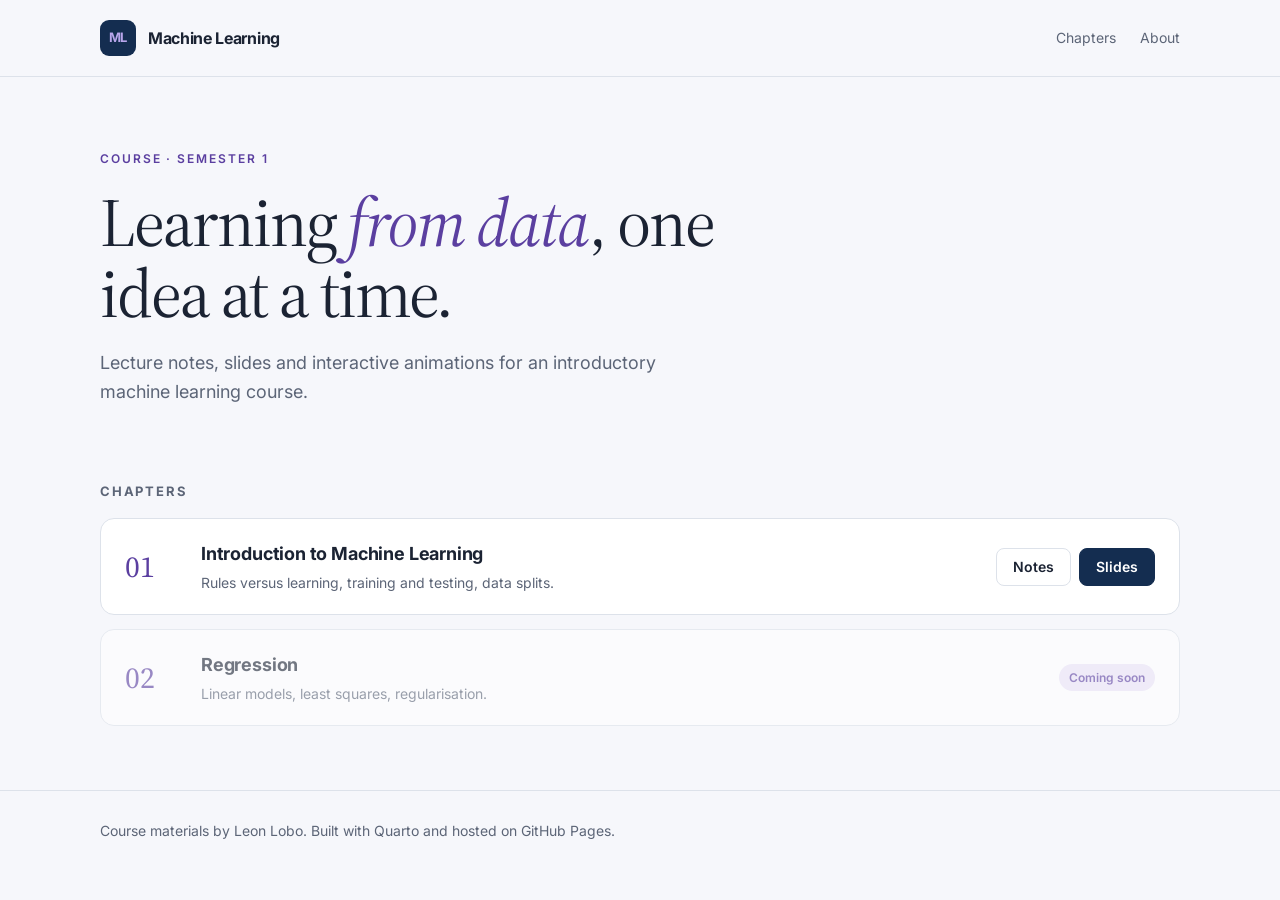
==== index.html @ 46794b28 "Set author name to Leon Lobo Co-Authored-By: Claude Opus 5.5 <noreply@anthropic.com>" ====
<!doctype html>
<html lang="en">
<head>
  <meta charset="utf-8">
  <meta name="viewport" content="width=device-width, initial-scale=1">
  <meta name="description" content="Machine learning course materials: lecture notes, slides and interactive examples.">
  <title>Machine Learning · Course</title>
  <link rel="preconnect" href="https://fonts.googleapis.com">
  <link rel="stylesheet" href="https://fonts.googleapis.com/css2?family=Inter:wght@400;500;600;700&family=Source+Serif+4:opsz,wght@8..60,400;8..60,600&display=swap">
  <style>
    :root {
      --paper: #f6f7fb; --card: #ffffff; --ink: #1b2333; --muted: #5c6577;
      --line: #dde2ea; --brand: #142d50; --accent: #5b3fa0; --accent-soft: #ebe4f7;
    }
    * { box-sizing: border-box; }
    body { margin: 0; background: var(--paper); color: var(--ink); font: 16px/1.65 "Inter", system-ui, sans-serif; }
    a { color: inherit; }
    .wrap { width: min(1080px, calc(100% - 32px)); margin: auto; }
    header { border-bottom: 1px solid var(--line); }
    .nav { display: flex; align-items: center; justify-content: space-between; min-height: 76px; gap: 16px; }
    .brand { display: flex; align-items: center; gap: 12px; font-weight: 700; text-decoration: none; letter-spacing: -0.02em; }
    .mark { display: grid; place-items: center; width: 36px; height: 36px; border-radius: 9px; background: var(--brand); color: #b9a6ec; font-size: 13px; }
    nav { display: flex; gap: 24px; font-size: 14px; }
    nav a { text-decoration: none; color: var(--muted); }
    nav a:hover { color: var(--ink); }
    .hero { padding: 72px 0 56px; max-width: 720px; }
    .eyebrow { font-size: 12px; letter-spacing: 0.16em; text-transform: uppercase; font-weight: 600; color: var(--accent); }
    h1 { font-family: "Source Serif 4", Georgia, serif; font-weight: 400; font-size: clamp(40px, 6vw, 68px); line-height: 1.05; letter-spacing: -0.03em; margin: 18px 0; }
    h1 em { color: var(--accent); }
    .lead { color: var(--muted); font-size: 18px; max-width: 560px; }
    h2 { font-size: 13px; letter-spacing: 0.14em; text-transform: uppercase; color: var(--muted); margin: 0 0 16px; }
    .chapters { display: grid; gap: 14px; margin-bottom: 64px; }
    .chapter { display: grid; grid-template-columns: 56px 1fr auto; align-items: center; gap: 20px; background: var(--card); border: 1px solid var(--line); border-radius: 14px; padding: 20px 24px; }
    .num { font-family: "Source Serif 4", Georgia, serif; font-size: 30px; color: var(--accent); }
    .chapter h3 { margin: 0; font-size: 18px; letter-spacing: -0.01em; }
    .chapter p { margin: 2px 0 0; color: var(--muted); font-size: 14px; }
    .links { display: flex; gap: 8px; }
    .btn { display: inline-flex; align-items: center; height: 38px; padding: 0 16px; border-radius: 8px; border: 1px solid var(--line); font-size: 14px; font-weight: 600; text-decoration: none; }
    .btn:hover { background: #f1f2f6; }
    .btn.primary { background: var(--brand); border-color: var(--brand); color: #fff; }
    .btn.primary:hover { background: #214779; }
    .chapter.soon { opacity: 0.6; }
    .tag { font-size: 12px; font-weight: 600; color: var(--accent); background: var(--accent-soft); padding: 4px 10px; border-radius: 20px; }
    a:focus-visible { outline: 3px solid #8f78cf; outline-offset: 3px; }
    footer { border-top: 1px solid var(--line); padding: 28px 0 40px; color: var(--muted); font-size: 14px; }
    @media (max-width: 640px) {
      nav { display: none; }
      .hero { padding: 44px 0 36px; }
      .chapter { grid-template-columns: 40px 1fr; padding: 16px; }
      .links { grid-column: 1 / -1; }
      .links .btn { flex: 1; justify-content: center; }
    }
  </style>
</head>
<body>
  <header>
    <div class="wrap nav">
      <a class="brand" href="./"><span class="mark">ML</span> Machine Learning</a>
      <nav>
        <a href="#chapters">Chapters</a>
        <a href="#about">About</a>
      </nav>
    </div>
  </header>

  <main class="wrap">
    <section class="hero">
      <div class="eyebrow">Course · Semester 1</div>
      <h1>Learning <em>from data</em>, one idea at a time.</h1>
      <p class="lead">Lecture notes, slides and interactive animations for an introductory machine learning course.</p>
    </section>

    <section id="chapters">
      <h2>Chapters</h2>
      <div class="chapters">
        <!-- Copy one of these blocks for each new chapter. -->
        <article class="chapter">
          <div class="num">01</div>
          <div>
            <h3>Introduction to Machine Learning</h3>
            <p>Rules versus learning, training and testing, data splits.</p>
          </div>
          <div class="links">
            <a class="btn" href="ch1/chapter-01-introduction/lecture.html">Notes</a>
            <a class="btn primary" href="ch1/chapter-01-introduction/slides.html">Slides</a>
          </div>
        </article>

        <article class="chapter soon">
          <div class="num">02</div>
          <div>
            <h3>Regression</h3>
            <p>Linear models, least squares, regularisation.</p>
          </div>
          <div class="links"><span class="tag">Coming soon</span></div>
        </article>
      </div>
    </section>
  </main>

  <footer id="about">
    <div class="wrap">Course materials by Leon Lobo. Built with Quarto and hosted on GitHub Pages.</div>
  </footer>
</body>
</html>
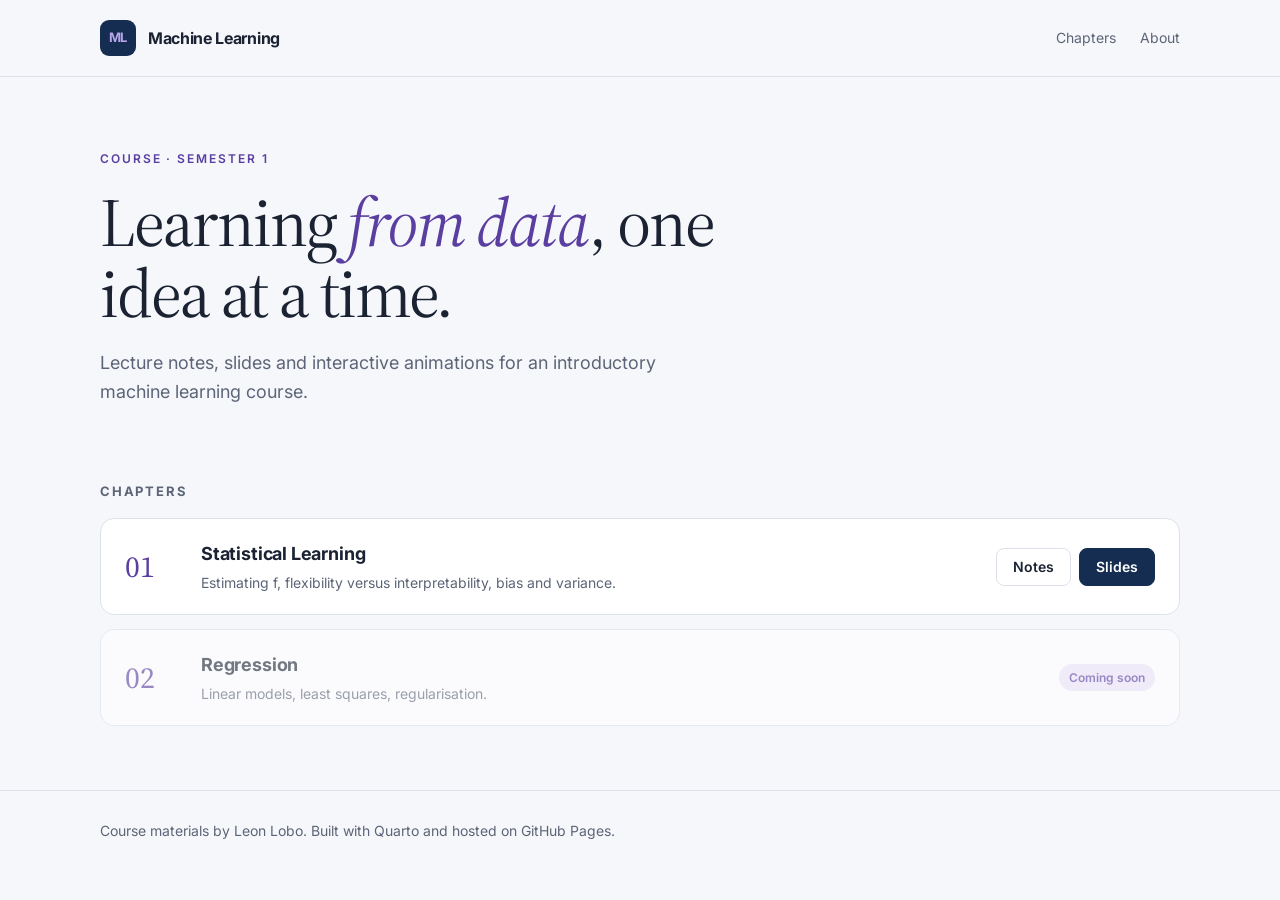
==== commit 6954a9b5: "Restructure chapter 1 as Statistical Learning (1.1-1.2.3) One section slide per section and one slid" ====
--- a/index.html
+++ b/index.html
@@ -77,12 +77,12 @@
         <article class="chapter">
           <div class="num">01</div>
           <div>
-            <h3>Introduction to Machine Learning</h3>
-            <p>Rules versus learning, training and testing, data splits.</p>
+            <h3>Statistical Learning</h3>
+            <p>Estimating f, flexibility versus interpretability, bias and variance.</p>
           </div>
           <div class="links">
-            <a class="btn" href="ch1/chapter-01-introduction/lecture.html">Notes</a>
-            <a class="btn primary" href="ch1/chapter-01-introduction/slides.html">Slides</a>
+            <a class="btn" href="ch1/chapter-01-statistical-learning/lecture.html">Notes</a>
+            <a class="btn primary" href="ch1/chapter-01-statistical-learning/slides.html">Slides</a>
           </div>
         </article>
 
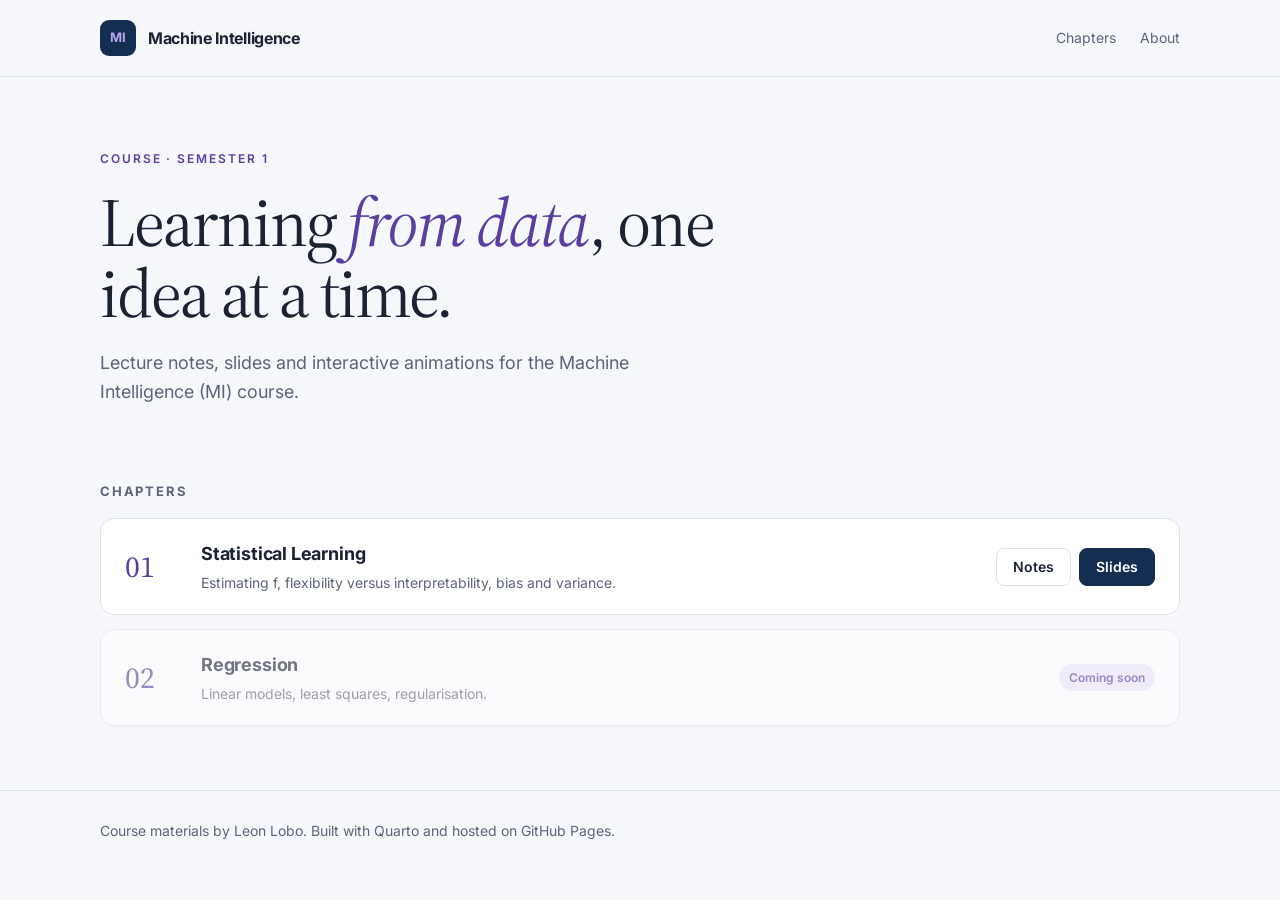
==== commit 4fb6f5a2: "Rename course to Machine Intelligence (MI); drop slide footer link Co-Authored-By: Claude Opus 5.5 <" ====
--- a/index.html
+++ b/index.html
@@ -3,8 +3,8 @@
 <head>
   <meta charset="utf-8">
   <meta name="viewport" content="width=device-width, initial-scale=1">
-  <meta name="description" content="Machine learning course materials: lecture notes, slides and interactive examples.">
-  <title>Machine Learning · Course</title>
+  <meta name="description" content="Machine Intelligence course materials: lecture notes, slides and interactive examples.">
+  <title>Machine Intelligence (MI) · Course</title>
   <link rel="preconnect" href="https://fonts.googleapis.com">
   <link rel="stylesheet" href="https://fonts.googleapis.com/css2?family=Inter:wght@400;500;600;700&family=Source+Serif+4:opsz,wght@8..60,400;8..60,600&display=swap">
   <style>
@@ -55,7 +55,7 @@
 <body>
   <header>
     <div class="wrap nav">
-      <a class="brand" href="./"><span class="mark">ML</span> Machine Learning</a>
+      <a class="brand" href="./"><span class="mark">MI</span> Machine Intelligence</a>
       <nav>
         <a href="#chapters">Chapters</a>
         <a href="#about">About</a>
@@ -67,7 +67,7 @@
     <section class="hero">
       <div class="eyebrow">Course · Semester 1</div>
       <h1>Learning <em>from data</em>, one idea at a time.</h1>
-      <p class="lead">Lecture notes, slides and interactive animations for an introductory machine learning course.</p>
+      <p class="lead">Lecture notes, slides and interactive animations for the Machine Intelligence (MI) course.</p>
     </section>
 
     <section id="chapters">
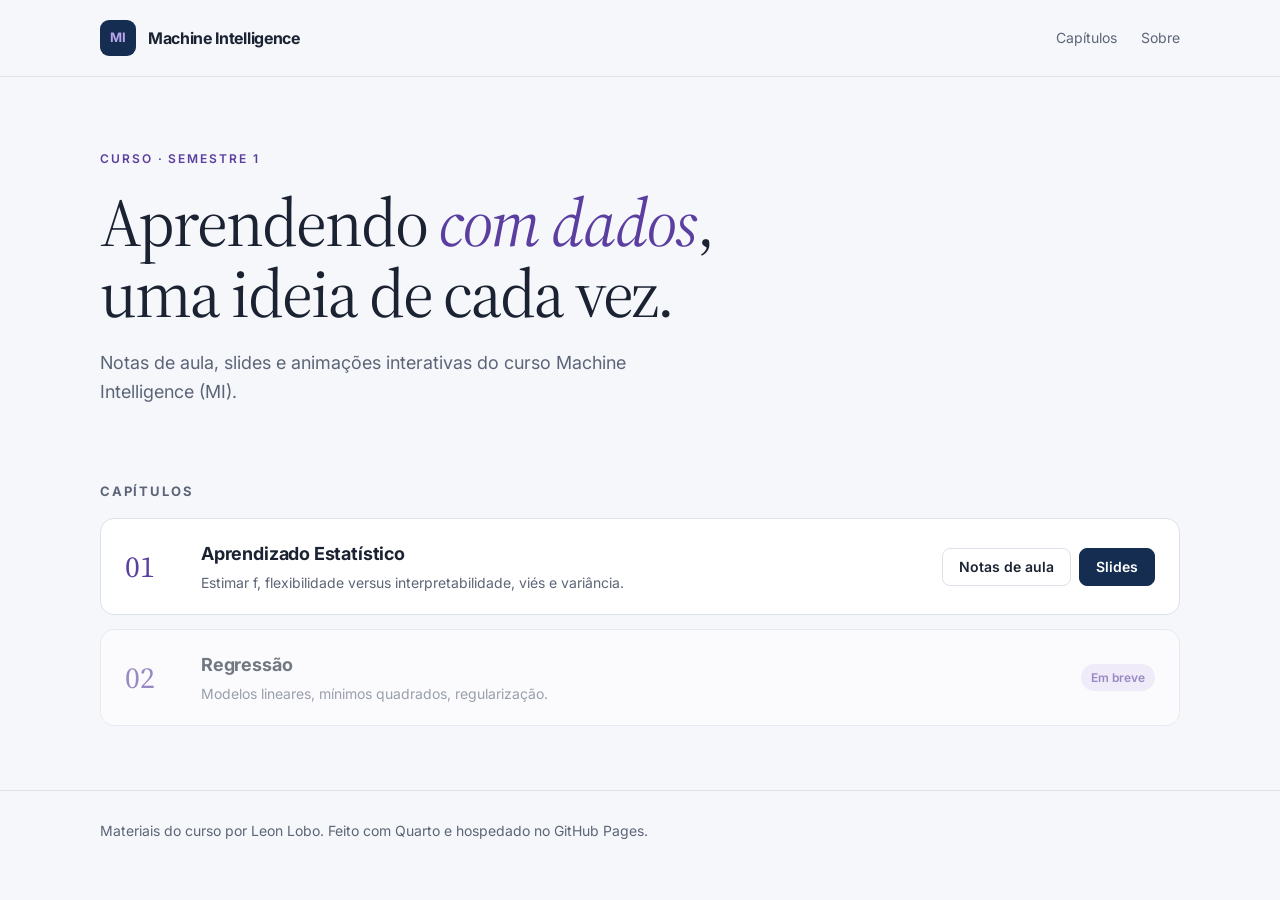
==== commit 8f34378a: "Translate course materials to Brazilian Portuguese; add computational-thinking opening frame - Chapt" ====
--- a/index.html
+++ b/index.html
@@ -1,10 +1,10 @@
 <!doctype html>
-<html lang="en">
+<html lang="pt-BR">
 <head>
   <meta charset="utf-8">
   <meta name="viewport" content="width=device-width, initial-scale=1">
-  <meta name="description" content="Machine Intelligence course materials: lecture notes, slides and interactive examples.">
-  <title>Machine Intelligence (MI) · Course</title>
+  <meta name="description" content="Materiais do curso Machine Intelligence (MI): notas de aula, slides e exemplos interativos.">
+  <title>Machine Intelligence (MI) · Curso</title>
   <link rel="preconnect" href="https://fonts.googleapis.com">
   <link rel="stylesheet" href="https://fonts.googleapis.com/css2?family=Inter:wght@400;500;600;700&family=Source+Serif+4:opsz,wght@8..60,400;8..60,600&display=swap">
   <style>
@@ -57,31 +57,31 @@
     <div class="wrap nav">
       <a class="brand" href="./"><span class="mark">MI</span> Machine Intelligence</a>
       <nav>
-        <a href="#chapters">Chapters</a>
-        <a href="#about">About</a>
+        <a href="#chapters">Capítulos</a>
+        <a href="#about">Sobre</a>
       </nav>
     </div>
   </header>
 
   <main class="wrap">
     <section class="hero">
-      <div class="eyebrow">Course · Semester 1</div>
-      <h1>Learning <em>from data</em>, one idea at a time.</h1>
-      <p class="lead">Lecture notes, slides and interactive animations for the Machine Intelligence (MI) course.</p>
+      <div class="eyebrow">Curso · Semestre 1</div>
+      <h1>Aprendendo <em>com dados</em>, uma ideia de cada vez.</h1>
+      <p class="lead">Notas de aula, slides e animações interativas do curso Machine Intelligence (MI).</p>
     </section>
 
     <section id="chapters">
-      <h2>Chapters</h2>
+      <h2>Capítulos</h2>
       <div class="chapters">
         <!-- Copy one of these blocks for each new chapter. -->
         <article class="chapter">
           <div class="num">01</div>
           <div>
-            <h3>Statistical Learning</h3>
-            <p>Estimating f, flexibility versus interpretability, bias and variance.</p>
+            <h3>Aprendizado Estatístico</h3>
+            <p>Estimar f, flexibilidade versus interpretabilidade, viés e variância.</p>
           </div>
           <div class="links">
-            <a class="btn" href="ch1/chapter-01-statistical-learning/lecture.html">Notes</a>
+            <a class="btn" href="ch1/chapter-01-statistical-learning/lecture.html">Notas de aula</a>
             <a class="btn primary" href="ch1/chapter-01-statistical-learning/slides.html">Slides</a>
           </div>
         </article>
@@ -89,17 +89,17 @@
         <article class="chapter soon">
           <div class="num">02</div>
           <div>
-            <h3>Regression</h3>
-            <p>Linear models, least squares, regularisation.</p>
+            <h3>Regressão</h3>
+            <p>Modelos lineares, mínimos quadrados, regularização.</p>
           </div>
-          <div class="links"><span class="tag">Coming soon</span></div>
+          <div class="links"><span class="tag">Em breve</span></div>
         </article>
       </div>
     </section>
   </main>
 
   <footer id="about">
-    <div class="wrap">Course materials by Leon Lobo. Built with Quarto and hosted on GitHub Pages.</div>
+    <div class="wrap">Materiais do curso por Leon Lobo. Feito com Quarto e hospedado no GitHub Pages.</div>
   </footer>
 </body>
 </html>
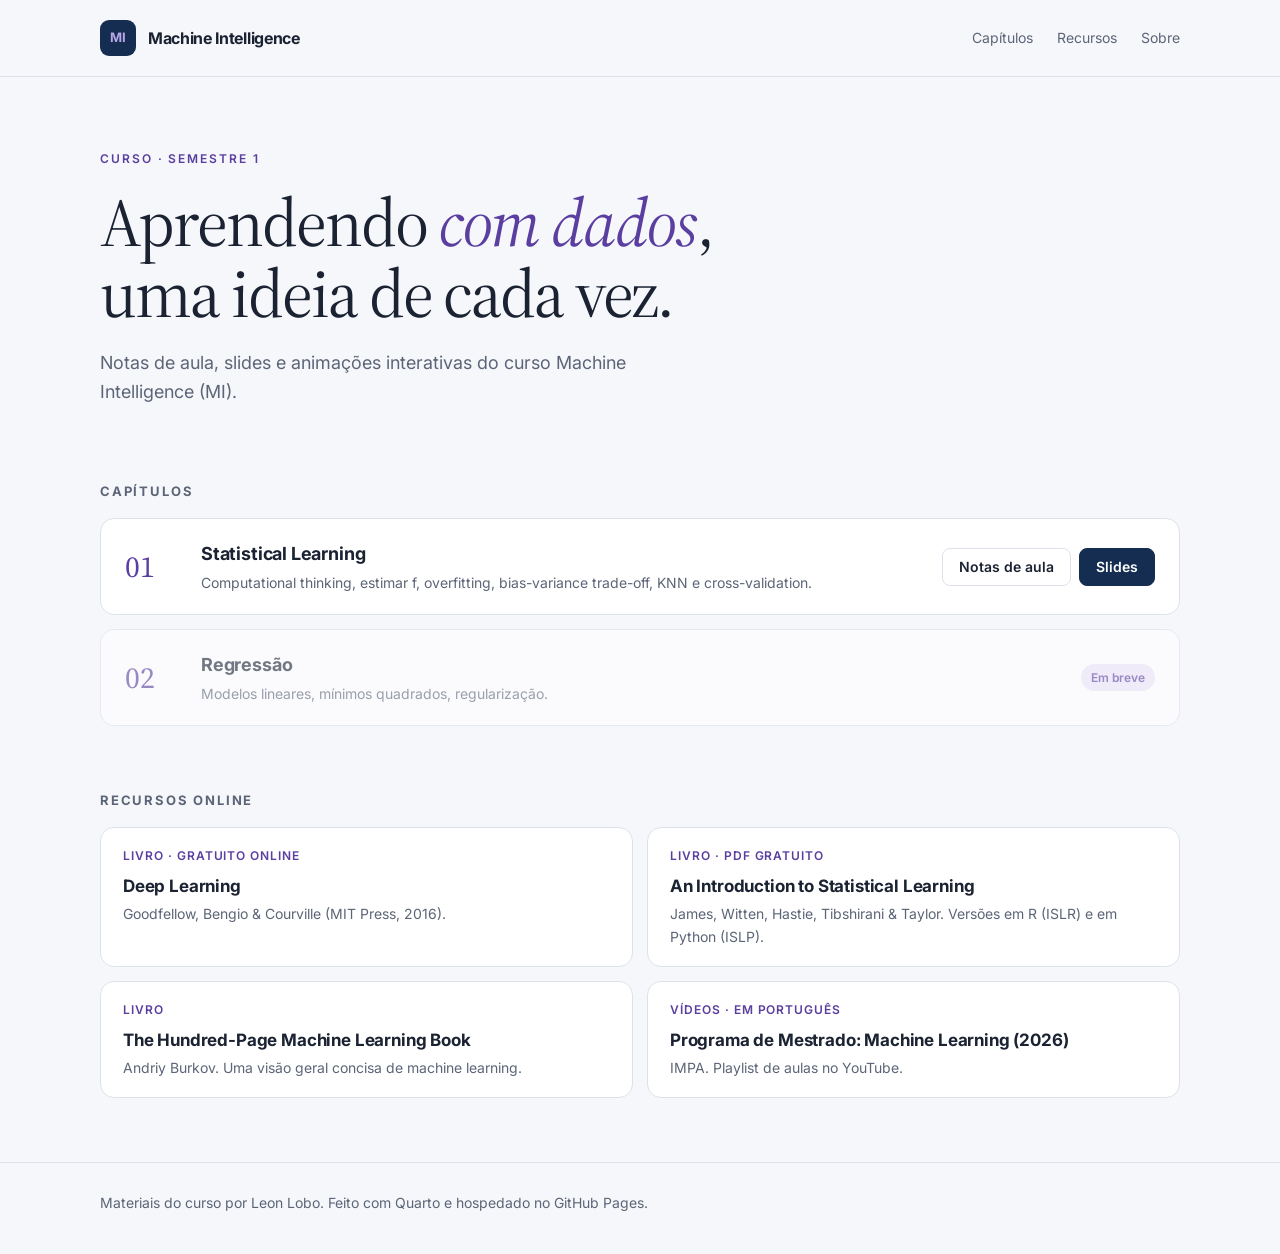
==== commit ad97a0a6: "Expand chapter 1: CT flowchart, ML in context, T/P/E, ML components, NFL, overfitting, KNN, cross-va" ====
--- a/index.html
+++ b/index.html
@@ -40,6 +40,12 @@
     .btn.primary { background: var(--brand); border-color: var(--brand); color: #fff; }
     .btn.primary:hover { background: #214779; }
     .chapter.soon { opacity: 0.6; }
+    .resources { display: grid; grid-template-columns: repeat(2, minmax(0, 1fr)); gap: 14px; margin-bottom: 64px; }
+    .resource { display: block; background: var(--card); border: 1px solid var(--line); border-radius: 14px; padding: 18px 22px; text-decoration: none; transition: border-color .15s; }
+    .resource:hover { border-color: var(--accent); }
+    .resource .kind { font-size: 12px; font-weight: 600; letter-spacing: .08em; text-transform: uppercase; color: var(--accent); }
+    .resource h3 { margin: 6px 0 2px; font-size: 17px; letter-spacing: -0.01em; }
+    .resource p { margin: 0; color: var(--muted); font-size: 14px; }
     .tag { font-size: 12px; font-weight: 600; color: var(--accent); background: var(--accent-soft); padding: 4px 10px; border-radius: 20px; }
     a:focus-visible { outline: 3px solid #8f78cf; outline-offset: 3px; }
     footer { border-top: 1px solid var(--line); padding: 28px 0 40px; color: var(--muted); font-size: 14px; }
@@ -48,6 +54,7 @@
       .hero { padding: 44px 0 36px; }
       .chapter { grid-template-columns: 40px 1fr; padding: 16px; }
       .links { grid-column: 1 / -1; }
+      .resources { grid-template-columns: 1fr; }
       .links .btn { flex: 1; justify-content: center; }
     }
   </style>
@@ -58,6 +65,7 @@
       <a class="brand" href="./"><span class="mark">MI</span> Machine Intelligence</a>
       <nav>
         <a href="#chapters">Capítulos</a>
+        <a href="#resources">Recursos</a>
         <a href="#about">Sobre</a>
       </nav>
     </div>
@@ -77,8 +85,8 @@
         <article class="chapter">
           <div class="num">01</div>
           <div>
-            <h3>Aprendizado Estatístico</h3>
-            <p>Estimar f, flexibilidade versus interpretabilidade, viés e variância.</p>
+            <h3>Statistical Learning</h3>
+            <p>Computational thinking, estimar f, overfitting, bias-variance trade-off, KNN e cross-validation.</p>
           </div>
           <div class="links">
             <a class="btn" href="ch1/chapter-01-statistical-learning/lecture.html">Notas de aula</a>
@@ -96,6 +104,32 @@
         </article>
       </div>
     </section>
+
+    <section id="resources">
+      <h2>Recursos online</h2>
+      <div class="resources">
+        <a class="resource" href="https://www.deeplearningbook.org/">
+          <div class="kind">Livro · gratuito online</div>
+          <h3>Deep Learning</h3>
+          <p>Goodfellow, Bengio &amp; Courville (MIT Press, 2016).</p>
+        </a>
+        <a class="resource" href="https://www.statlearning.com/">
+          <div class="kind">Livro · PDF gratuito</div>
+          <h3>An Introduction to Statistical Learning</h3>
+          <p>James, Witten, Hastie, Tibshirani &amp; Taylor. Versões em R (ISLR) e em Python (ISLP).</p>
+        </a>
+        <a class="resource" href="https://themlbook.com/">
+          <div class="kind">Livro</div>
+          <h3>The Hundred-Page Machine Learning Book</h3>
+          <p>Andriy Burkov. Uma visão geral concisa de machine learning.</p>
+        </a>
+        <a class="resource" href="https://www.youtube.com/playlist?list=PLo4jXE-LdDTRLGDL59SkkLPBHVmYphuqI">
+          <div class="kind">Vídeos · em português</div>
+          <h3>Programa de Mestrado: Machine Learning (2026)</h3>
+          <p>IMPA. Playlist de aulas no YouTube.</p>
+        </a>
+      </div>
+    </section>
   </main>
 
   <footer id="about">
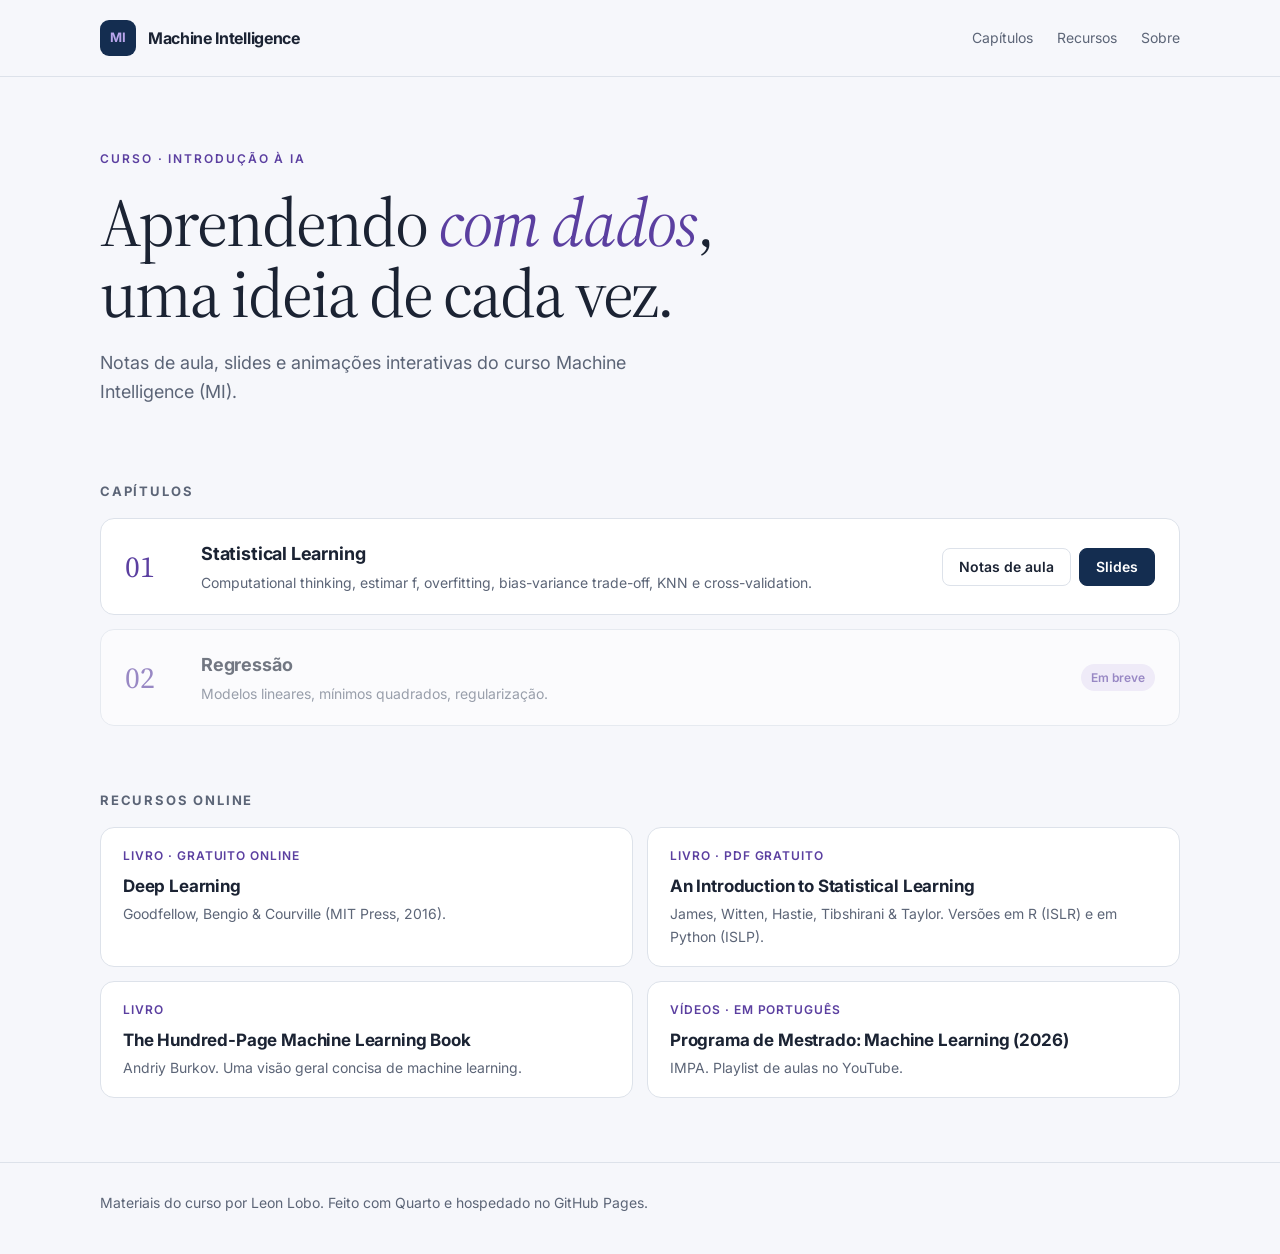
==== commit 9a8b162d: "Landing page: Curso · Introdução à IA Co-Authored-By: Claude Opus 5.5 <noreply@anthropic.com>" ====
--- a/index.html
+++ b/index.html
@@ -73,7 +73,7 @@
 
   <main class="wrap">
     <section class="hero">
-      <div class="eyebrow">Curso · Semestre 1</div>
+      <div class="eyebrow">Curso · Introdução à IA</div>
       <h1>Aprendendo <em>com dados</em>, uma ideia de cada vez.</h1>
       <p class="lead">Notas de aula, slides e animações interativas do curso Machine Intelligence (MI).</p>
     </section>
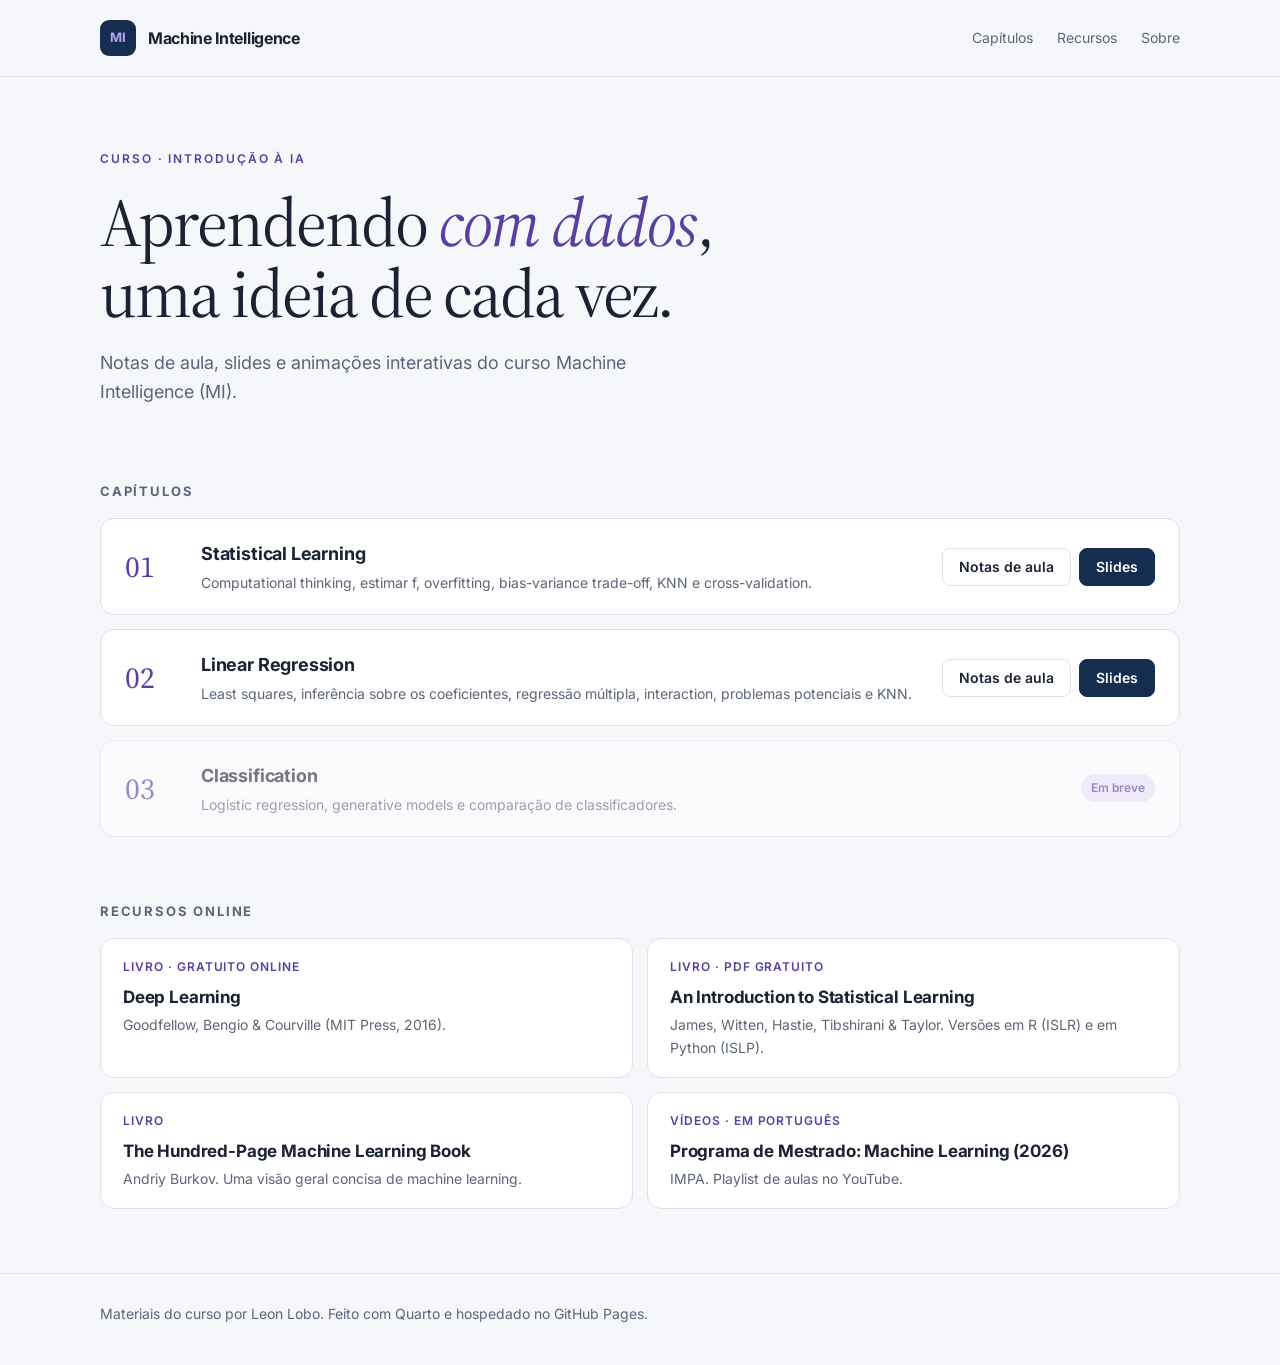
==== commit 5093a9f0: "Add chapter 2: Linear Regression (ISLP ch. 3) - 2.1 simple, 2.2 multiple, 2.3 other considerations, " ====
--- a/index.html
+++ b/index.html
@@ -94,11 +94,23 @@
           </div>
         </article>
 
-        <article class="chapter soon">
+        <article class="chapter">
           <div class="num">02</div>
           <div>
-            <h3>Regressão</h3>
-            <p>Modelos lineares, mínimos quadrados, regularização.</p>
+            <h3>Linear Regression</h3>
+            <p>Least squares, inferência sobre os coeficientes, regressão múltipla, interaction, problemas potenciais e KNN.</p>
+          </div>
+          <div class="links">
+            <a class="btn" href="ch2/chapter-02-linear-regression/lecture.html">Notas de aula</a>
+            <a class="btn primary" href="ch2/chapter-02-linear-regression/slides.html">Slides</a>
+          </div>
+        </article>
+
+        <article class="chapter soon">
+          <div class="num">03</div>
+          <div>
+            <h3>Classification</h3>
+            <p>Logistic regression, generative models e comparação de classificadores.</p>
           </div>
           <div class="links"><span class="tag">Em breve</span></div>
         </article>
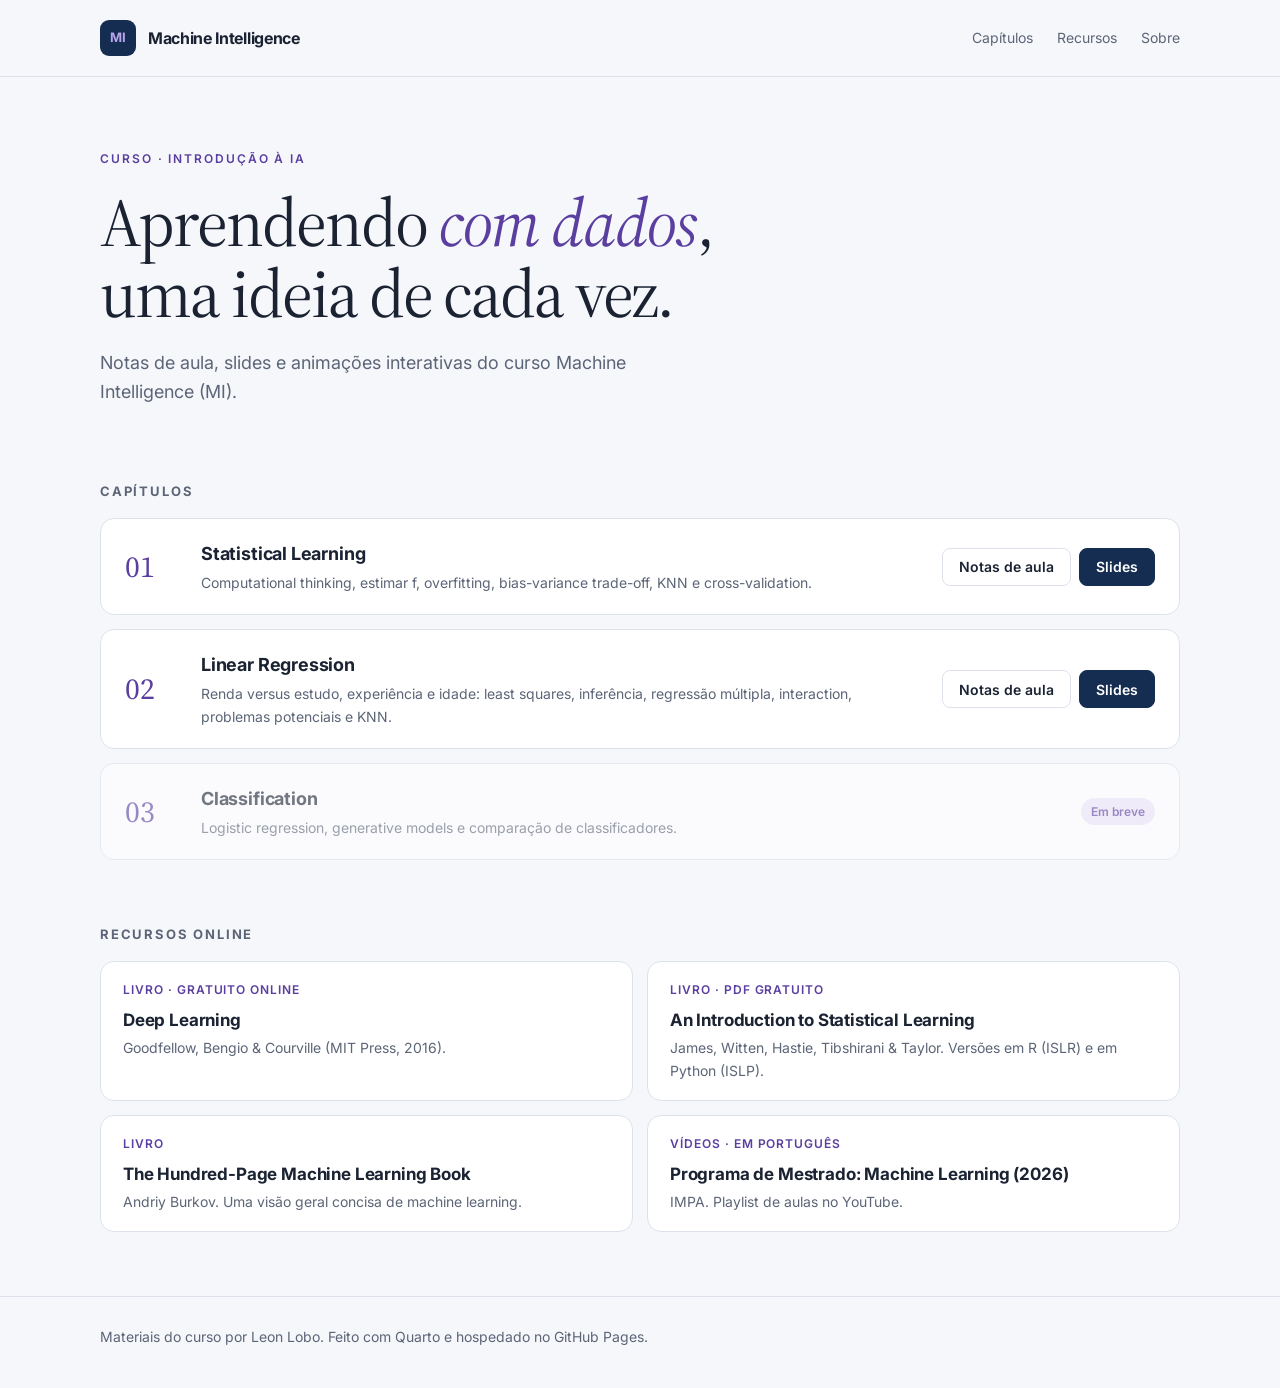
==== commit c06bd4da: "Chapter 2: use the income study from chapter 1 instead of Advertising - Same population (income_f, n" ====
--- a/index.html
+++ b/index.html
@@ -98,7 +98,7 @@
           <div class="num">02</div>
           <div>
             <h3>Linear Regression</h3>
-            <p>Least squares, inferência sobre os coeficientes, regressão múltipla, interaction, problemas potenciais e KNN.</p>
+            <p>Renda versus estudo, experiência e idade: least squares, inferência, regressão múltipla, interaction, problemas potenciais e KNN.</p>
           </div>
           <div class="links">
             <a class="btn" href="ch2/chapter-02-linear-regression/lecture.html">Notas de aula</a>
